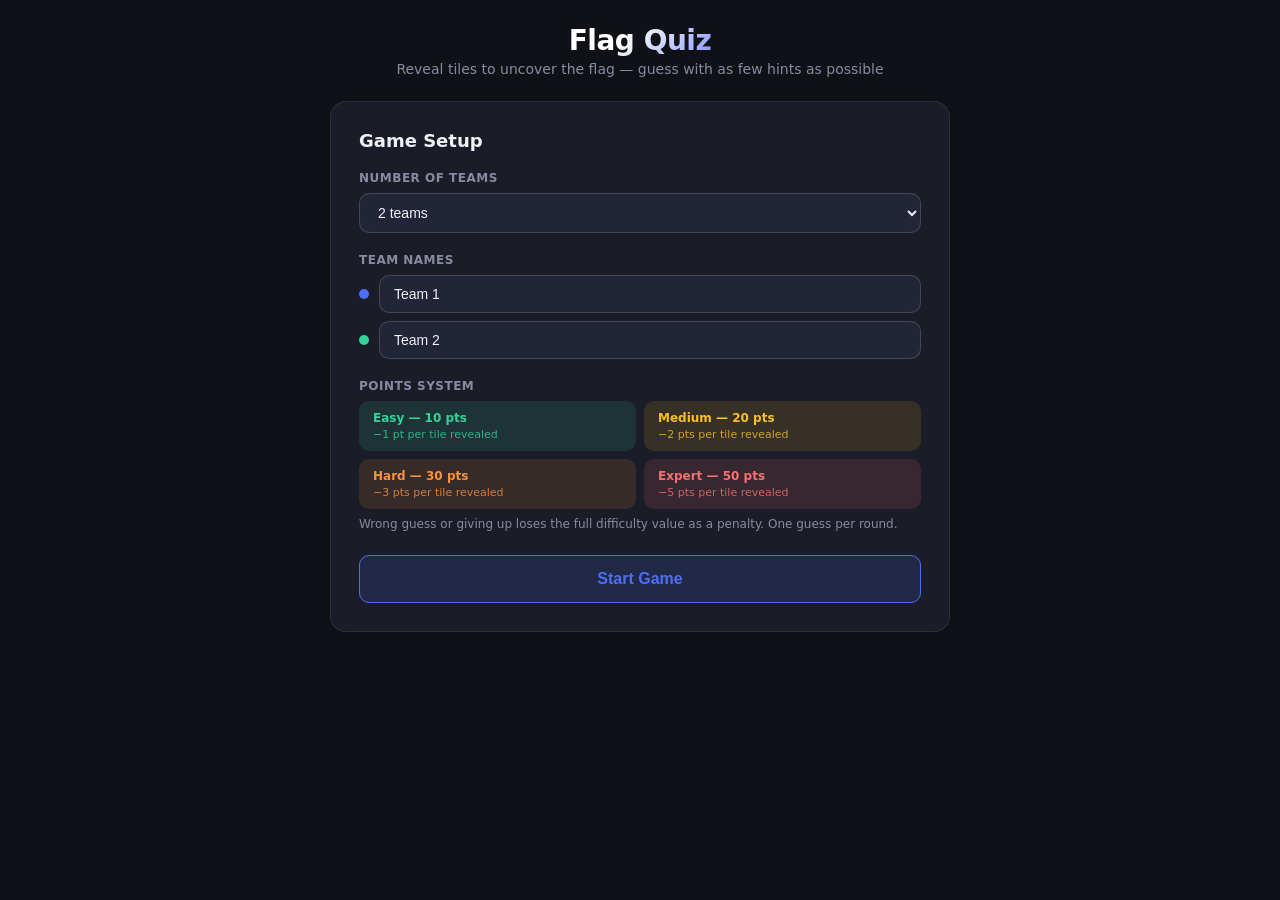
==== index.html @ 0c36dc66 "Initial commit" ====
<!DOCTYPE html>
<html lang="en">
<head>
<meta charset="UTF-8">
<meta name="viewport" content="width=device-width, initial-scale=1.0">
<title>Flag Quiz</title>
<script src="src/mapping.js" defer></script>
<script src="src/main.js" defer></script>
<link rel="stylesheet" type="text/css" href="src/main.css">
</head>
<body>

<h1 class="page-title">Flag Quiz</h1>
<p class="page-sub">Reveal tiles to uncover the flag — guess with as few hints as possible</p>

<div id="setupScreen">
  <div class="setup-card">
    <div class="setup-title">Game Setup</div>

    <div class="setup-row">
      <div class="setup-label">Number of teams</div>
      <select id="teamCount" onchange="updateTeamNameInputs()">
        <option value="1">1 team (solo)</option>
        <option value="2" selected>2 teams</option>
        <option value="3">3 teams</option>
        <option value="4">4 teams</option>
        <option value="5">5 teams</option>
        <option value="6">6 teams</option>
        <option value="7">7 teams</option>
        <option value="8">8 teams</option>
      </select>
    </div>

    <div class="setup-row">
      <div class="setup-label">Team names</div>
      <div class="team-names-grid" id="teamNamesGrid"></div>
    </div>

    <div class="setup-row">
      <div class="setup-label">Points system</div>
      <div class="pts-info-grid">
        <div class="pts-info-cell cell-easy">
          <div class="pts-info-name">Easy — 10 pts</div>
          <div class="pts-info-detail">−1 pt per tile revealed</div>
        </div>
        <div class="pts-info-cell cell-medium">
          <div class="pts-info-name">Medium — 20 pts</div>
          <div class="pts-info-detail">−2 pts per tile revealed</div>
        </div>
        <div class="pts-info-cell cell-hard">
          <div class="pts-info-name">Hard — 30 pts</div>
          <div class="pts-info-detail">−3 pts per tile revealed</div>
        </div>
        <div class="pts-info-cell cell-expert">
          <div class="pts-info-name">Expert — 50 pts</div>
          <div class="pts-info-detail">−5 pts per tile revealed</div>
        </div>
      </div>
      <div class="setup-note">Wrong guess or giving up loses the full difficulty value as a penalty. One guess per round.</div>
    </div>

    <button class="btn-start" onclick="startGame()">Start Game</button>
  </div>
</div>

<!-- ══ GAME SCREEN ══ -->
<div id="gameScreen">

  <div class="game-card">

    <div class="card-header">
      <div class="round-info">Round <b id="roundVal">1</b></div>
      <div class="diff-badge badge-easy" id="diffBadge">Easy</div>
    </div>

    <div class="team-banner">
      <div class="team-banner-dot" id="bannerDot"></div>
      <div class="team-banner-name" id="bannerName">Team 1</div>
      <div class="team-banner-sub" id="bannerSub">Choose difficulty, then reveal tiles</div>
    </div>

    <div class="points-bar">
      <span class="pts-label">Available:</span>
      <div class="pts-chips" id="ptsChips">
        <span class="pts-chip chip-easy selected"   onclick="setDiff('easy')">Easy: 10 (−1/tile)</span>
        <span class="pts-chip chip-medium"          onclick="setDiff('medium')">Medium: 20 (−2/tile)</span>
        <span class="pts-chip chip-hard"            onclick="setDiff('hard')">Hard: 30 (−3/tile)</span>
        <span class="pts-chip chip-expert"          onclick="setDiff('expert')">Expert: 50 (−5/tile)</span>
      </div>
    </div>

    <div class="diff-select-wrap">
      <span class="diff-label-sm">Difficulty</span>
      <div class="diff-btns">
        <button class="diff-btn active-easy" id="dEasy"   onclick="setDiff('easy')">Easy</button>
        <button class="diff-btn"             id="dMedium" onclick="setDiff('medium')">Medium</button>
        <button class="diff-btn"             id="dHard"   onclick="setDiff('hard')">Hard</button>
        <button class="diff-btn"             id="dExpert" onclick="setDiff('expert')">Expert</button>
      </div>
    </div>

    <div class="flag-section">

      <div class="flag-wrap" id="flagWrap">
        <img class="flag-img" id="flagImg" src="" alt="Flag">
        <div class="grid-overlay" id="gridOverlay"></div>
        <div class="answer-overlay" id="answerOverlay"></div>
      </div>

      <div class="progress-row">
        <div class="progress-track"><div class="progress-fill" id="progFill" style="width:0%"></div></div>
        <span class="progress-label" id="progLabel">0 / 24</span>
      </div>

      <div class="points-meter">
        <div>
          <div class="pts-meter-label">Points this round</div>
          <div class="pts-meter-val positive" id="ptsMeter">10</div>
        </div>
        <div class="pts-meter-sub" id="ptsMeterSub">No tiles revealed yet</div>
      </div>

      <div class="reveal-btns">
        <button class="btn" id="btnR1" onclick="revealTiles(1)">
          <svg width="15" height="15" fill="none" viewBox="0 0 24 24" stroke="currentColor" stroke-width="2"><path d="M1 12s4-8 11-8 11 8 11 8-4 8-11 8-11-8-11-8z"/><circle cx="12" cy="12" r="3"/></svg>
          Reveal 1 tile
        </button>
        <button class="btn" id="btnRA" onclick="revealAll()">
          <svg width="15" height="15" fill="none" viewBox="0 0 24 24" stroke="currentColor" stroke-width="2"><path d="M1 12s4-8 11-8 11 8 11 8-4 8-11 8-11-8-11-8z"/><circle cx="12" cy="12" r="3"/></svg>
          Reveal all tiles
        </button>
        <button class="btn btn-answer" id="btnAns" onclick="showAnswer()">
          <svg width="15" height="15" fill="none" viewBox="0 0 24 24" stroke="currentColor" stroke-width="2"><path d="M18 6L6 18M6 6l12 12"/></svg>
          Give up (lose full difficulty points)
        </button>
      </div>

      <div class="divider"></div>

      <div class="guess-row">
        <div class="guess-wrap">
          <input class="guess-input" id="guessInput" type="text"
            placeholder="Type a country name and press Enter…"
            oninput="onType()" onkeydown="if(event.key==='Enter')submitGuess()">
          <div class="autocomplete" id="autocomplete"></div>
        </div>
        <button class="btn-guess" id="btnGuess" onclick="submitGuess()">Guess</button>
      </div>

      <div class="feedback" id="feedback"></div>

      <button class="btn-next" id="btnNext" onclick="nextTurn()">
        Next turn
        <svg width="16" height="16" fill="none" viewBox="0 0 24 24" stroke="currentColor" stroke-width="2.5"><path d="M5 12h14M12 5l7 7-7 7"/></svg>
      </button>

    </div>
  </div>

  <!-- Scoreboard -->
  <div class="scoreboard-card">
    <div class="sb-header">
      <div class="sb-title">Scoreboard</div>
      <button class="btn-finish" onclick="openFinishModal()">Finish Game</button>
    </div>
    <div class="sb-teams" id="sbTeams"></div>
  </div>

</div>

<div class="modal-backdrop" id="finishModal">
  <div class="modal">
    <div class="modal-title">🏆 Game Over!</div>
    <div class="modal-sub" id="modalSub"></div>
    <div class="winner-banner" id="winnerBanner">
      <div class="winner-label">Winner</div>
      <div class="winner-name" id="winnerName"></div>
      <div class="winner-score" id="winnerScore"></div>
    </div>
    <div class="modal-leaderboard" id="modalLeaderboard"></div>
    <button class="btn-play-again" onclick="playAgain()">Play Again</button>
  </div>
</div>

</body>
</html>
---- src/main.css ----
*, *::before, *::after { box-sizing: border-box; margin: 0; padding: 0; }
  :root {
    --bg: #0f1117; --surface: #1a1d27; --surface2: #222538;
    --border: rgba(255,255,255,0.08); --border2: rgba(255,255,255,0.15);
    --text: #f0f0f5; --muted: #888ba0;
    --accent: #4f6ef7; --accent-bg: rgba(79,110,247,0.15);
    --green: #34d399; --green-bg: rgba(52,211,153,0.12);
    --red: #f87171; --red-bg: rgba(248,113,113,0.12);
    --yellow: #fbbf24; --yellow-bg: rgba(251,191,36,0.12);
    --orange: #fb923c; --orange-bg: rgba(251,146,60,0.12);
    --radius: 10px; --radius-lg: 16px;
  }
  body {
    background: var(--bg); color: var(--text);
    font-family: -apple-system, BlinkMacSystemFont, "Segoe UI", system-ui, sans-serif;
    min-height: 100vh; display: flex; flex-direction: column;
    align-items: center; padding: 24px 16px 60px;
  }
  .page-title {
    font-size: 28px; font-weight: 700; letter-spacing: -0.5px; margin-bottom: 4px;
    background: linear-gradient(135deg,#fff 40%,#8899ff);
    -webkit-background-clip: text; -webkit-text-fill-color: transparent; background-clip: text;
  }
  .page-sub { font-size: 14px; color: var(--muted); margin-bottom: 24px; }

  /* ── SETUP ── */
  #setupScreen { width:100%; max-width:620px; }
  .setup-card {
    background: var(--surface); border: 1px solid var(--border);
    border-radius: var(--radius-lg); padding: 28px;
    display: flex; flex-direction: column; gap: 20px;
  }
  .setup-title { font-size: 18px; font-weight: 700; }
  .setup-row { display: flex; flex-direction: column; gap: 8px; }
  .setup-label { font-size: 12px; color: var(--muted); font-weight: 600; text-transform: uppercase; letter-spacing: 0.5px; }
  select, .name-input {
    background: var(--surface2); border: 1px solid var(--border2);
    color: var(--text); border-radius: var(--radius); padding: 10px 14px;
    font-size: 14px; outline: none; width: 100%; appearance: auto;
  }
  select option { background: #222538; color: #f0f0f5; }
  select:focus, .name-input:focus { border-color: var(--accent); }
  .team-names-grid { display: flex; flex-direction: column; gap: 8px; }
  .team-name-row { display: flex; align-items: center; gap: 10px; }
  .team-dot { width:10px; height:10px; border-radius:50%; flex-shrink:0; }
  .pts-info-grid {
    display: grid; grid-template-columns: 1fr 1fr; gap: 8px;
  }
  .pts-info-cell {
    border-radius: var(--radius); padding: 10px 14px;
    display: flex; flex-direction: column; gap: 3px;
  }
  .pts-info-name { font-size: 12px; font-weight: 700; }
  .pts-info-detail { font-size: 11px; opacity: 0.8; }
  .cell-easy   { background:rgba(52,211,153,0.12);  color:var(--green); }
  .cell-medium { background:rgba(251,191,36,0.12);  color:var(--yellow); }
  .cell-hard   { background:rgba(251,146,60,0.12);  color:var(--orange); }
  .cell-expert { background:rgba(248,113,113,0.12); color:var(--red); }
  .setup-note { font-size: 12px; color: var(--muted); }
  .btn-start {
    width: 100%; padding: 14px; border-radius: var(--radius);
    border: 1px solid var(--accent); background: var(--accent-bg);
    color: var(--accent); font-size: 16px; font-weight: 700;
    cursor: pointer; transition: all 0.15s; margin-top: 4px;
  }
  .btn-start:hover { background: var(--accent); color: #fff; }

  /* ── GAME SCREEN ── */
  #gameScreen { width:100%; max-width:620px; display:none; flex-direction:column; gap:16px; }

  .game-card {
    background: var(--surface); border: 1px solid var(--border);
    border-radius: var(--radius-lg); overflow: hidden;
  }

  .card-header {
    padding: 14px 20px; border-bottom: 1px solid var(--border);
    display: flex; align-items: center; justify-content: space-between; gap:10px; flex-wrap:wrap;
  }
  .round-info { font-size: 13px; color: var(--muted); }
  .round-info b { color: var(--text); font-weight: 600; }
  .diff-badge {
    font-size: 12px; font-weight: 600; padding: 4px 12px;
    border-radius: 20px; letter-spacing: 0.3px;
  }
  .badge-easy   { background:rgba(52,211,153,0.12);  color:var(--green);  border:1px solid rgba(52,211,153,0.3); }
  .badge-medium { background:rgba(251,191,36,0.12);  color:var(--yellow); border:1px solid rgba(251,191,36,0.3); }
  .badge-hard   { background:rgba(251,146,60,0.12);  color:var(--orange); border:1px solid rgba(251,146,60,0.3); }
  .badge-expert { background:rgba(248,113,113,0.12); color:var(--red);    border:1px solid rgba(248,113,113,0.3); }

  .team-banner {
    padding: 12px 20px; border-bottom: 1px solid var(--border);
    display: flex; align-items: center; gap: 10px;
  }
  .team-banner-dot { width:12px; height:12px; border-radius:50%; flex-shrink:0; }
  .team-banner-name { font-size: 16px; font-weight: 700; }
  .team-banner-sub { font-size: 13px; color: var(--muted); margin-left: auto; }

  /* points info bar */
  .points-bar {
    padding: 10px 20px; border-bottom: 1px solid var(--border);
    display: flex; gap: 8px; align-items: center; flex-wrap: wrap;
  }
  .pts-label { font-size: 12px; color: var(--muted); font-weight: 500; white-space:nowrap; }
  .pts-chips { display: flex; gap: 6px; flex-wrap: wrap; }
  .pts-chip {
    font-size: 12px; font-weight: 600; padding: 3px 10px;
    border-radius: 20px; cursor: pointer; white-space:nowrap;
    transition: all 0.15s;
  }
  .pts-chip:hover { filter: brightness(1.2); }
  .pts-chip.selected { box-shadow: 0 0 0 2px #fff; }
  .pts-chip.locked { opacity: 0.4; cursor: default; pointer-events:none; }
  .chip-easy   { background:rgba(52,211,153,0.12);  color:var(--green);  border:1px solid rgba(52,211,153,0.3); }
  .chip-medium { background:rgba(251,191,36,0.12);  color:var(--yellow); border:1px solid rgba(251,191,36,0.3); }
  .chip-hard   { background:rgba(251,146,60,0.12);  color:var(--orange); border:1px solid rgba(251,146,60,0.3); }
  .chip-expert { background:rgba(248,113,113,0.12); color:var(--red);    border:1px solid rgba(248,113,113,0.3); }

  .diff-select-wrap {
    padding: 12px 20px; border-bottom: 1px solid var(--border);
    display: flex; align-items: center; gap: 10px; flex-wrap: wrap;
  }
  .diff-label-sm { font-size:12px; color:var(--muted); font-weight:500; text-transform:uppercase; letter-spacing:0.5px; white-space:nowrap; }
  .diff-btns { display:flex; gap:6px; flex-wrap:wrap; }
  .diff-btn {
    padding: 5px 14px; border-radius: 20px; border: 1px solid var(--border2);
    background: transparent; color: var(--muted); font-size: 13px; font-weight: 500;
    cursor: pointer; transition: all 0.15s;
  }
  .diff-btn:hover:not(:disabled) { color:var(--text); border-color:rgba(255,255,255,0.3); }
  .diff-btn:disabled { opacity:0.35; cursor:default; }
  .diff-btn.active-easy   { background:rgba(52,211,153,0.12);  border-color:var(--green);  color:var(--green); }
  .diff-btn.active-medium { background:rgba(251,191,36,0.12);  border-color:var(--yellow); color:var(--yellow); }
  .diff-btn.active-hard   { background:rgba(251,146,60,0.12);  border-color:var(--orange); color:var(--orange); }
  .diff-btn.active-expert { background:rgba(248,113,113,0.12); border-color:var(--red);    color:var(--red); }

  /* flag area */
  .flag-section { padding:20px; display:flex; flex-direction:column; gap:12px; }

  .flag-wrap {
    position: relative; width: 100%; border-radius: var(--radius);
    overflow: hidden; border: 1px solid #0f1117; background: #0f1117;
    aspect-ratio: 5/3;
  }
  .flag-img {
    display: block; width: 100%; height: 100%;
    object-fit: cover; object-position: center;
  }
  .grid-overlay {
    position: absolute; inset: 0; display: grid;
  }
  .tile {
    background: #0f1117;
    border: 0.5px solid rgba(255,255,255,0.06);
    transition: opacity 0.35s ease;
  }
  .tile.revealed { opacity: 0; }
  .answer-overlay {
    position: absolute; bottom: 10px; left: 50%; transform: translateX(-50%);
    background: rgba(0,0,0,0.78); color: #fff; font-size: 16px; font-weight: 700;
    padding: 6px 18px; border-radius: 20px; pointer-events: none;
    opacity: 0; transition: opacity 0.3s; white-space: nowrap;
  }
  .answer-overlay.visible { opacity: 1; }

  .progress-row { display:flex; align-items:center; gap:10px; }
  .progress-track { flex:1; height:5px; background:var(--surface2); border-radius:3px; overflow:hidden; }
  .progress-fill { height:100%; border-radius:3px; background:var(--accent); transition:width 0.3s; }
  .progress-label { font-size:12px; color:var(--muted); white-space:nowrap; min-width:70px; text-align:right; }

  .points-meter {
    background: var(--surface2); border-radius: var(--radius);
    padding: 10px 14px; display: flex; align-items: center; justify-content: space-between; gap:10px;
  }
  .pts-meter-label { font-size:13px; color:var(--muted); }
  .pts-meter-val { font-size:22px; font-weight:800; transition:color 0.3s; }
  .pts-meter-val.positive { color: var(--green); }
  .pts-meter-val.zero     { color: var(--muted); }
  .pts-meter-val.negative { color: var(--red); }
  .pts-meter-sub { font-size:11px; color:var(--muted); text-align:right; line-height: 1.5; }

  .reveal-btns { display:grid; grid-template-columns:1fr 1fr; gap:8px; }
  .btn {
    display:flex; align-items:center; justify-content:center; gap:6px;
    padding:10px 12px; border-radius:var(--radius); border:1px solid var(--border2);
    background:var(--surface2); color:var(--text); font-size:13px; font-weight:500;
    cursor:pointer; transition:all 0.15s; white-space:nowrap;
  }
  .btn:hover:not(:disabled) { border-color:rgba(255,255,255,0.3); background:rgba(255,255,255,0.08); }
  .btn:disabled { opacity:0.35; cursor:default; }
  #btnR1 {
    background: var(--green-bg);
    border-color: rgba(52,211,153,0.35);
    color: var(--green);
  }
  #btnR1:hover:not(:disabled) {
    background: var(--green);
    color: #fff;
    border-color: var(--green);
  }
  #btnR1 {
    grid-column: 1 / -1;
  }
  .btn-answer {
    background:rgba(248,113,113,0.08); border-color:rgba(248,113,113,0.3); color:var(--red);
  }
  .btn-answer:hover:not(:disabled) { background:rgba(248,113,113,0.18); border-color:var(--red); }

  .guess-row { display:flex; gap:8px; }
  .guess-wrap { flex:1; position:relative; }
  .guess-input {
    width:100%; padding:11px 14px; border-radius:var(--radius); border:1px solid var(--border2);
    background:var(--surface2); color:var(--text); font-size:15px; outline:none; transition:border-color 0.15s;
  }
  .guess-input:focus { border-color:var(--accent); }
  .guess-input::placeholder { color:var(--muted); }
  .guess-input:disabled { opacity:0.4; }
  .autocomplete {
    position:fixed; background:var(--surface2); border:1px solid var(--border2);
    border-radius:var(--radius); z-index:9999; overflow-y:auto; max-height:220px;
    display:none; box-shadow:0 8px 24px rgba(0,0,0,0.5);
  }
  .ac-item { padding:10px 14px; font-size:14px; cursor:pointer; color:var(--text); }
  .ac-item:hover { background:rgba(255,255,255,0.07); }
  .btn-guess {
    padding:11px 20px; border-radius:var(--radius); border:1px solid var(--accent);
    background:var(--accent-bg); color:var(--accent); font-size:15px; font-weight:600;
    cursor:pointer; transition:all 0.15s; white-space:nowrap;
  }
  .btn-guess:hover:not(:disabled) { background:var(--accent); color:#fff; }
  .btn-guess:disabled { opacity:0.35; cursor:default; }

  .feedback {
    min-height:38px; padding:9px 14px; border-radius:var(--radius);
    font-size:14px; font-weight:500; display:none; align-items:center; gap:8px;
  }
  .feedback.show { display:flex; }
  .feedback.correct { background:rgba(52,211,153,0.12);  color:var(--green);  border:1px solid rgba(52,211,153,0.25); }
  .feedback.wrong   { background:rgba(248,113,113,0.12); color:var(--red);    border:1px solid rgba(248,113,113,0.2); }
  .feedback.answer  { background:rgba(251,191,36,0.12);  color:var(--yellow); border:1px solid rgba(251,191,36,0.25); }

  .divider { height:1px; background:var(--border); margin:2px 0; }

  .btn-next {
    width:100%; padding:13px; border-radius:var(--radius);
    border:1px solid rgba(79,110,247,0.4); background:var(--accent-bg);
    color:var(--accent); font-size:15px; font-weight:600; cursor:pointer;
    transition:all 0.15s; display:none; align-items:center; justify-content:center; gap:8px;
  }
  .btn-next:hover { background:var(--accent); color:#fff; }
  .btn-next.visible { display:flex; }

  /* ── SCOREBOARD ── */
  .scoreboard-card {
    background: var(--surface); border: 1px solid var(--border);
    border-radius: var(--radius-lg); overflow: hidden;
  }
  .sb-header {
    padding: 14px 20px; border-bottom: 1px solid var(--border);
    display: flex; align-items: center; justify-content: space-between;
  }
  .sb-title { font-size: 14px; font-weight: 700; color: var(--muted); text-transform:uppercase; letter-spacing:0.5px; }
  .btn-finish {
    padding: 6px 14px; border-radius: var(--radius); font-size:13px; font-weight:600;
    border: 1px solid rgba(248,113,113,0.4); background: rgba(248,113,113,0.08);
    color: var(--red); cursor: pointer; transition: all 0.15s;
  }
  .btn-finish:hover { background: var(--red); color: #fff; }
  .sb-teams { padding: 12px 16px; display:flex; flex-direction:column; gap:8px; }
  .sb-team {
    display: flex; align-items: center; gap: 10px; padding: 10px 14px;
    border-radius: var(--radius); background: var(--surface2); border: 1px solid var(--border);
    transition: border-color 0.2s;
  }
  .sb-team.active-team { border-color: rgba(255,255,255,0.25); }
  .sb-team-dot { width:10px; height:10px; border-radius:50%; flex-shrink:0; }
  .sb-team-name { font-size:14px; font-weight:600; flex:1; }
  .sb-team-score { font-size:18px; font-weight:800; min-width:44px; text-align:right; }
  .sb-team-score.pos { color:var(--green); }
  .sb-team-score.neg { color:var(--red); }
  .sb-team-score.zero { color:var(--muted); }
  .sb-team-badge {
    font-size:11px; font-weight:600; padding:2px 8px; border-radius:20px;
    background:var(--accent-bg); color:var(--accent); white-space:nowrap;
  }
  .sb-team-badge.current { background:rgba(255,255,255,0.06); color:var(--muted); }

  /* ── MODAL ── */
  .modal-backdrop {
    position:fixed; inset:0; background:rgba(0,0,0,0.75);
    display:none; align-items:center; justify-content:center; z-index:100; padding:20px;
  }
  .modal-backdrop.open { display:flex; }
  .modal {
    background:var(--surface); border:1px solid var(--border2); border-radius:var(--radius-lg);
    padding:28px; max-width:480px; width:100%; display:flex; flex-direction:column; gap:20px;
  }
  .modal-title { font-size:22px; font-weight:800; text-align:center; }
  .modal-sub { font-size:14px; color:var(--muted); text-align:center; margin-top:-12px; }
  .winner-banner {
    background: var(--accent-bg); border:1px solid rgba(79,110,247,0.3);
    border-radius:var(--radius); padding:16px; text-align:center;
  }
  .winner-label { font-size:12px; color:var(--muted); font-weight:600; text-transform:uppercase; letter-spacing:0.5px; margin-bottom:6px; }
  .winner-name { font-size:24px; font-weight:800; }
  .winner-score { font-size:14px; color:var(--muted); margin-top:2px; }
  .modal-leaderboard { display:flex; flex-direction:column; gap:6px; }
  .ml-row {
    display:flex; align-items:center; gap:10px; padding:9px 12px;
    background:var(--surface2); border-radius:var(--radius); border:1px solid var(--border);
  }
  .ml-pos { font-size:13px; color:var(--muted); font-weight:700; min-width:22px; }
  .ml-dot { width:10px; height:10px; border-radius:50%; flex-shrink:0; }
  .ml-name { font-size:14px; font-weight:600; flex:1; }
  .ml-score { font-size:16px; font-weight:800; }
  .ml-score.pos { color:var(--green); }
  .ml-score.neg { color:var(--red); }
  .ml-score.zero { color:var(--muted); }
  .btn-play-again {
    width:100%; padding:13px; border-radius:var(--radius);
    border:1px solid var(--accent); background:var(--accent-bg);
    color:var(--accent); font-size:15px; font-weight:700;
    cursor:pointer; transition:all 0.15s;
  }
  .btn-play-again:hover { background:var(--accent); color:#fff; }
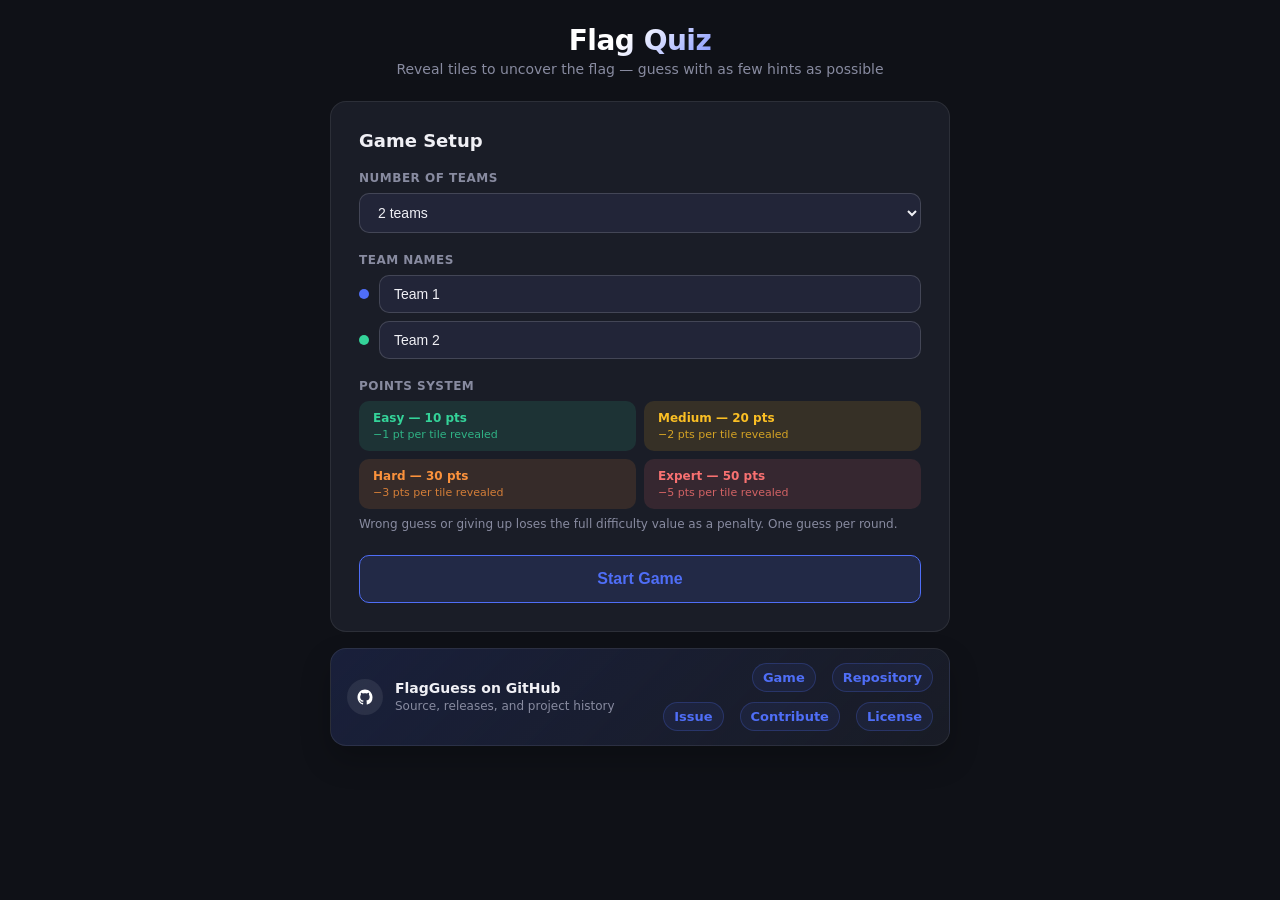
==== commit 92f69872: "Updated README.md and Added footer for contribution, issues, and other relevent links to github" ====
--- a/index.html
+++ b/index.html
@@ -182,5 +182,33 @@
   </div>
 </div>
 
+<footer class="page-footer">
+  <div class="footer-banner">
+    <a class="footer-brand" href="https://github.com/NoSuchGames/FlagGuess" target="_blank" rel="noreferrer">
+      <span class="footer-brand-icon" aria-hidden="true">
+        <svg width="18" height="18" viewBox="0 0 24 24" fill="currentColor">
+          <path d="M12 2C6.48 2 2 6.58 2 12.26c0 4.54 2.87 8.39 6.84 9.75.5.09.66-.22.66-.48v-1.7c-2.78.62-3.37-1.37-3.37-1.37-.46-1.2-1.12-1.52-1.12-1.52-.92-.65.07-.64.07-.64 1.02.08 1.56 1.06 1.56 1.06.9 1.58 2.36 1.12 2.93.86.09-.67.35-1.12.63-1.38-2.22-.26-4.56-1.14-4.56-5.06 0-1.12.38-2.04 1.01-2.76-.1-.26-.44-1.3.1-2.7 0 0 .82-.27 2.7 1.05.78-.22 1.62-.33 2.46-.33s1.68.11 2.46.33c1.88-1.32 2.7-1.05 2.7-1.05.54 1.4.2 2.44.1 2.7.63.72 1.01 1.64 1.01 2.76 0 3.93-2.35 4.79-4.58 5.04.36.32.68.96.68 1.95v2.89c0 .26.16.57.67.47A10.14 10.14 0 0 0 22 12.26C22 6.58 17.52 2 12 2Z"/>
+        </svg>
+      </span>
+      <span>
+        FlagGuess on GitHub
+        <small>Source, releases, and project history</small>
+      </span>
+    </a>
+
+    <div class="footer-links">
+      <div class="footer-links-row">
+        <a class="footer-link" href="https://nosuchgames.github.io/FlagGuess/" target="_blank" rel="noreferrer">Game</a>
+        <a class="footer-link" href="https://github.com/NoSuchGames/FlagGuess" target="_blank" rel="noreferrer">Repository</a>
+      </div>
+      <div class="footer-links-row">
+        <a class="footer-link" href="https://github.com/NoSuchGames/FlagGuess/issues" target="_blank" rel="noreferrer">Issue</a>
+        <a class="footer-link" href="https://github.com/NoSuchGames/FlagGuess/pulls" target="_blank" rel="noreferrer">Contribute</a>
+        <a class="footer-link" href="LICENSE">License</a>
+      </div>
+    </div>
+  </div>
+</footer>
+
 </body>
 </html>
--- a/src/main.css
+++ b/src/main.css
@@ -322,4 +322,98 @@
     color:var(--accent); font-size:15px; font-weight:700;
     cursor:pointer; transition:all 0.15s;
   }
-  .btn-play-again:hover { background:var(--accent); color:#fff; }+  .btn-play-again:hover { background:var(--accent); color:#fff; }
+
+  /* ── FOOTER ── */
+  .page-footer {
+    width: 100%;
+    max-width: 620px;
+    margin-top: 16px;
+  }
+  .footer-banner {
+    display: flex;
+    align-items: center;
+    justify-content: space-between;
+    gap: 16px;
+    padding: 14px 16px;
+    border-radius: var(--radius-lg);
+    border: 1px solid var(--border);
+    background: linear-gradient(135deg, rgba(79,110,247,0.16), rgba(26,29,39,0.92));
+    box-shadow: 0 14px 30px rgba(0,0,0,0.22);
+  }
+  .footer-brand {
+    display: flex;
+    align-items: center;
+    gap: 12px;
+    color: var(--text);
+    text-decoration: none;
+    min-width: 0;
+  }
+  .footer-brand:hover { color: #fff; }
+  .footer-brand-icon {
+    width: 36px;
+    height: 36px;
+    border-radius: 50%;
+    display: inline-flex;
+    align-items: center;
+    justify-content: center;
+    color: #fff;
+    background: rgba(255,255,255,0.08);
+    flex-shrink: 0;
+  }
+  .footer-brand span:last-child {
+    display: flex;
+    flex-direction: column;
+    line-height: 1.2;
+    font-weight: 700;
+    font-size: 14px;
+  }
+  .footer-brand small {
+    color: var(--muted);
+    font-size: 12px;
+    font-weight: 500;
+    margin-top: 2px;
+  }
+  .footer-links {
+    display: flex;
+    flex-direction: column;
+    gap: 10px;
+    justify-content: flex-end;
+  }
+  .footer-links-row {
+    display: flex;
+    align-items: center;
+    gap: 12px 16px;
+    flex-wrap: wrap;
+    justify-content: flex-end;
+  }
+  .footer-link {
+    color: var(--accent);
+    font-size: 13px;
+    font-weight: 600;
+    white-space: nowrap;
+    text-decoration: none;
+    padding: 6px 10px;
+    border-radius: 999px;
+    border: 1px solid rgba(79,110,247,0.24);
+    background: rgba(79,110,247,0.08);
+    transition: all 0.15s;
+  }
+  .footer-link:hover {
+    color: #fff;
+    border-color: rgba(79,110,247,0.45);
+    background: rgba(79,110,247,0.22);
+  }
+
+  @media (max-width: 560px) {
+    .footer-banner {
+      flex-direction: column;
+      align-items: stretch;
+    }
+    .footer-links {
+      justify-content: flex-start;
+    }
+    .footer-links-row {
+      justify-content: flex-start;
+    }
+  }
